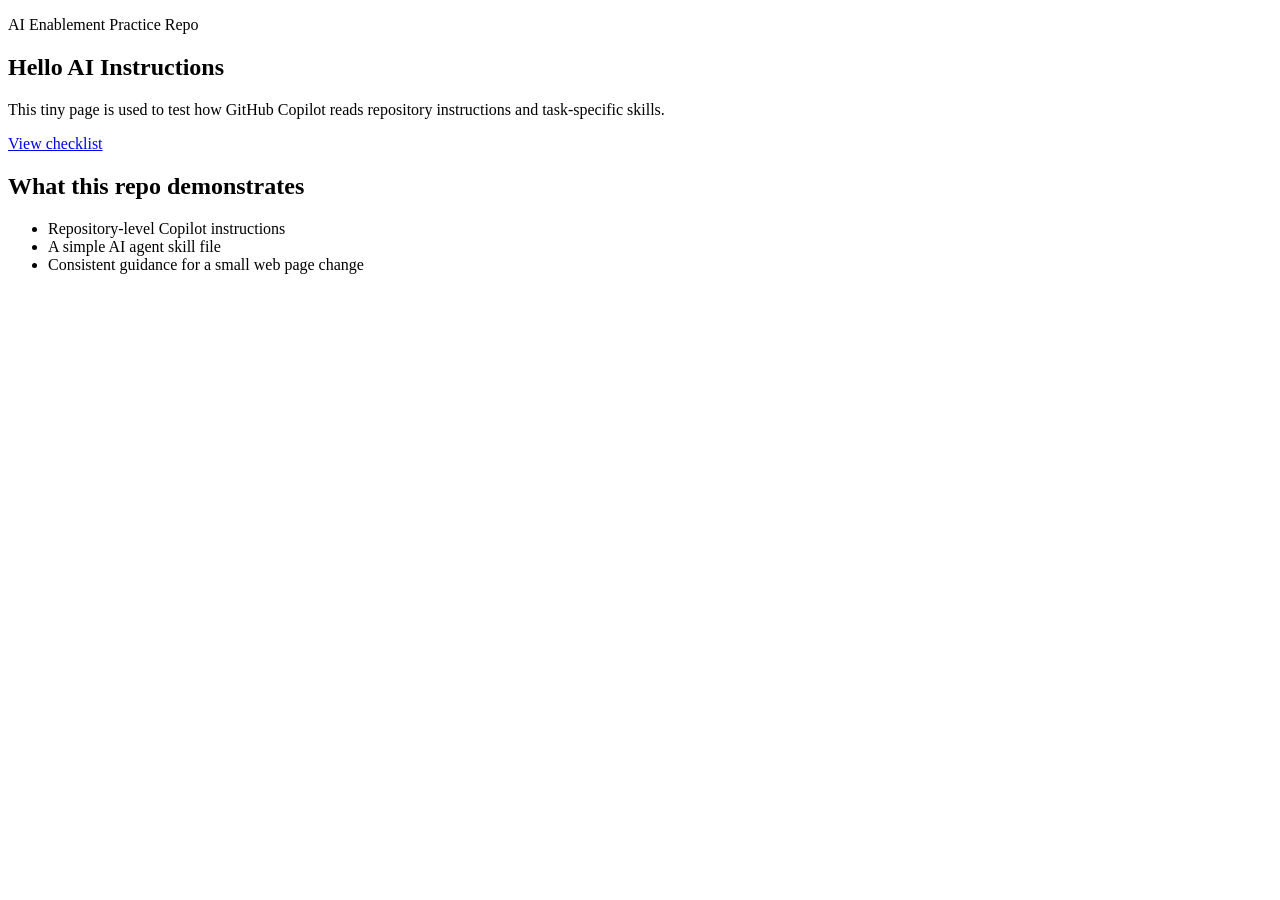
==== index.html @ f0480a6b "Create index.html" ====
<!DOCTYPE html>
<html lang="en">
<head>
  <meta charset="UTF-8" />
  <meta name="viewport" content="width=device-width, initial-scale=1.0" />
  <title>Hello AI Instructions</title>
  <link rel="stylesheet" href="styles.css" />
</head>
<body>
  <main class="page">
    <section class="hero">
      <p class="eyebrow">AI Enablement Practice Repo</p>
      <h1>Hello AI Instructions</h1>
      <p>
        This tiny page is used to test how GitHub Copilot reads repository instructions
        and task-specific skills.
      </p>
      <a class="button" href="#checklist">View checklist</a>
    </section>

    <section id="checklist" class="card">
      <h2>What this repo demonstrates</h2>
      <ul>
        <li>Repository-level Copilot instructions</li>
        <li>A simple AI agent skill file</li>
        <li>Consistent guidance for a small web page change</li>
      </ul>
    </section>
  </main>
</body>
</html>
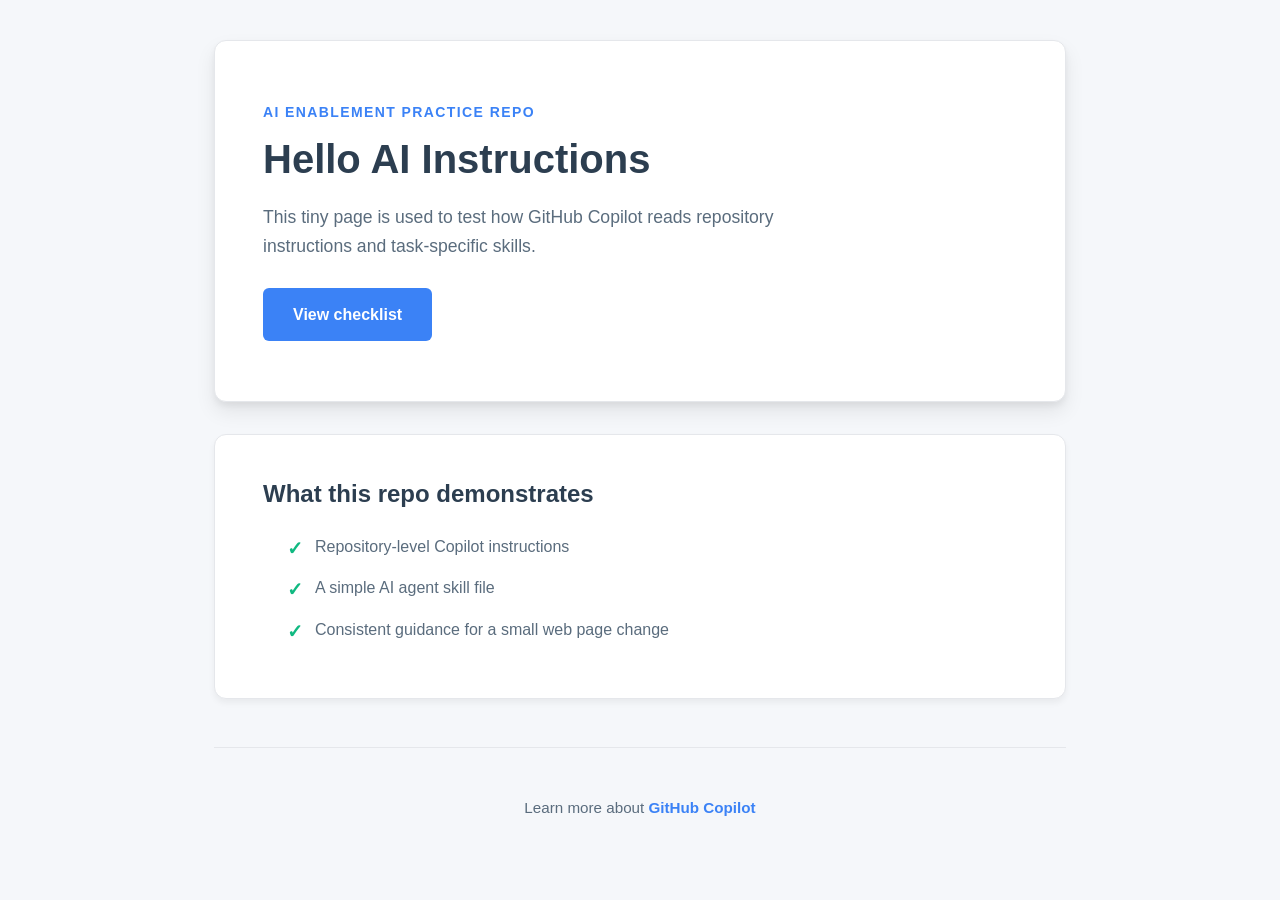
==== commit 6736df2b: "Improve landing page: better accessibility, semantic HTML, and professional styling" ====
--- a/index.html
+++ b/index.html
@@ -3,29 +3,34 @@
 <head>
   <meta charset="UTF-8" />
   <meta name="viewport" content="width=device-width, initial-scale=1.0" />
+  <meta name="description" content="An AI practice repository demonstrating Copilot instructions and task-specific skills." />
   <title>Hello AI Instructions</title>
-  <link rel="stylesheet" href="styles.css" />
+  <link rel="stylesheet" href="style.css" />
 </head>
 <body>
   <main class="page">
-    <section class="hero">
+    <header class="hero">
       <p class="eyebrow">AI Enablement Practice Repo</p>
       <h1>Hello AI Instructions</h1>
-      <p>
+      <p class="hero-description">
         This tiny page is used to test how GitHub Copilot reads repository instructions
         and task-specific skills.
       </p>
-      <a class="button" href="#checklist">View checklist</a>
-    </section>
+      <a class="button button-primary" href="#checklist">View checklist</a>
+    </header>
 
     <section id="checklist" class="card">
       <h2>What this repo demonstrates</h2>
-      <ul>
+      <ul class="checklist">
         <li>Repository-level Copilot instructions</li>
         <li>A simple AI agent skill file</li>
         <li>Consistent guidance for a small web page change</li>
       </ul>
     </section>
+
+    <footer class="footer">
+      <p>Learn more about <a href="https://github.com/features/copilot">GitHub Copilot</a></p>
+    </footer>
   </main>
 </body>
 </html>
--- a/style.css
+++ b/style.css
@@ -0,0 +1,252 @@
+:root {
+  /* Professional web-safe color palette */
+  --background: #f5f7fa;
+  --text: #2c3e50;
+  --text-light: #5a6c7d;
+  --card: #ffffff;
+  --accent: #3b82f6;
+  --accent-dark: #2563eb;
+  --accent-light: #eff6ff;
+  --border: #e5e7eb;
+  --success: #10b981;
+}
+
+* {
+  box-sizing: border-box;
+}
+
+html {
+  scroll-behavior: smooth;
+}
+
+body {
+  margin: 0;
+  font-family: -apple-system, BlinkMacSystemFont, "Segoe UI", Roboto, "Helvetica Neue", Arial, sans-serif;
+  background-color: var(--background);
+  color: var(--text);
+  line-height: 1.6;
+}
+
+.page {
+  max-width: 900px;
+  margin: 0 auto;
+  padding: 40px 24px;
+}
+
+/* Header / Hero Section */
+.hero {
+  padding: 60px 48px;
+  background: var(--card);
+  border-radius: 12px;
+  box-shadow: 0 4px 6px rgba(0, 0, 0, 0.05), 0 10px 20px rgba(0, 0, 0, 0.08);
+  border: 1px solid var(--border);
+  margin-bottom: 32px;
+}
+
+.eyebrow {
+  margin: 0 0 12px 0;
+  color: var(--accent);
+  font-weight: 600;
+  font-size: 0.875rem;
+  text-transform: uppercase;
+  letter-spacing: 0.1em;
+}
+
+h1 {
+  margin: 0 0 20px 0;
+  font-size: 2.5rem;
+  font-weight: 700;
+  color: var(--text);
+  line-height: 1.2;
+}
+
+h2 {
+  margin-top: 0;
+  margin-bottom: 20px;
+  font-size: 1.5rem;
+  font-weight: 700;
+  color: var(--text);
+}
+
+.hero-description {
+  margin: 0 0 28px 0;
+  color: var(--text-light);
+  font-size: 1.1rem;
+  max-width: 600px;
+}
+
+/* Buttons */
+.button {
+  display: inline-block;
+  padding: 12px 28px;
+  border-radius: 6px;
+  font-weight: 600;
+  text-decoration: none;
+  cursor: pointer;
+  border: 2px solid transparent;
+  transition: all 0.2s ease;
+  font-size: 1rem;
+}
+
+.button-primary {
+  background-color: var(--accent);
+  color: white;
+}
+
+.button-primary:hover {
+  background-color: var(--accent-dark);
+  transform: translateY(-2px);
+  box-shadow: 0 4px 12px rgba(59, 130, 246, 0.3);
+}
+
+.button-primary:active {
+  transform: translateY(0);
+}
+
+.button-primary:focus {
+  outline: 2px solid var(--accent);
+  outline-offset: 2px;
+}
+
+/* Card Section */
+.card {
+  margin-bottom: 32px;
+  padding: 40px 48px;
+  background: var(--card);
+  border-radius: 12px;
+  border: 1px solid var(--border);
+  box-shadow: 0 4px 6px rgba(0, 0, 0, 0.05);
+}
+
+.checklist {
+  margin: 0;
+  padding-left: 24px;
+  list-style: none;
+}
+
+.checklist li {
+  margin-bottom: 16px;
+  color: var(--text-light);
+  padding-left: 28px;
+  position: relative;
+}
+
+.checklist li::before {
+  content: "✓";
+  position: absolute;
+  left: 0;
+  color: var(--success);
+  font-weight: bold;
+  font-size: 1.2rem;
+}
+
+/* Footer */
+.footer {
+  margin-top: 48px;
+  padding-top: 32px;
+  border-top: 1px solid var(--border);
+  text-align: center;
+  color: var(--text-light);
+  font-size: 0.95rem;
+}
+
+.footer a {
+  color: var(--accent);
+  text-decoration: none;
+  font-weight: 600;
+}
+
+.footer a:hover {
+  text-decoration: underline;
+}
+
+.footer a:focus {
+  outline: 2px solid var(--accent);
+  outline-offset: 2px;
+  border-radius: 4px;
+}
+
+/* Responsive Design */
+@media (max-width: 768px) {
+  .page {
+    padding: 24px 16px;
+  }
+
+  .hero {
+    padding: 40px 28px;
+  }
+
+  .card {
+    padding: 28px 20px;
+  }
+
+  h1 {
+    font-size: 2rem;
+  }
+
+  h2 {
+    font-size: 1.25rem;
+  }
+
+  .hero-description {
+    font-size: 1rem;
+  }
+
+  .button {
+    padding: 10px 24px;
+    font-size: 0.95rem;
+  }
+}
+
+@media (max-width: 480px) {
+  .page {
+    padding: 16px 12px;
+  }
+
+  .hero {
+    padding: 32px 16px;
+  }
+
+  .card {
+    padding: 20px 16px;
+  }
+
+  h1 {
+    font-size: 1.75rem;
+  }
+
+  h2 {
+    font-size: 1.1rem;
+  }
+
+  .hero-description {
+    font-size: 0.95rem;
+  }
+
+  .checklist li {
+    margin-bottom: 12px;
+  }
+}
+
+/* Focus visible for keyboard navigation */
+:focus-visible {
+  outline: 2px solid var(--accent);
+  outline-offset: 2px;
+}
+
+/* Print styles */
+@media print {
+  body {
+    background: white;
+  }
+
+  .card,
+  .hero {
+    box-shadow: none;
+    border: 1px solid #ccc;
+  }
+
+  .button {
+    display: none;
+  }
+}
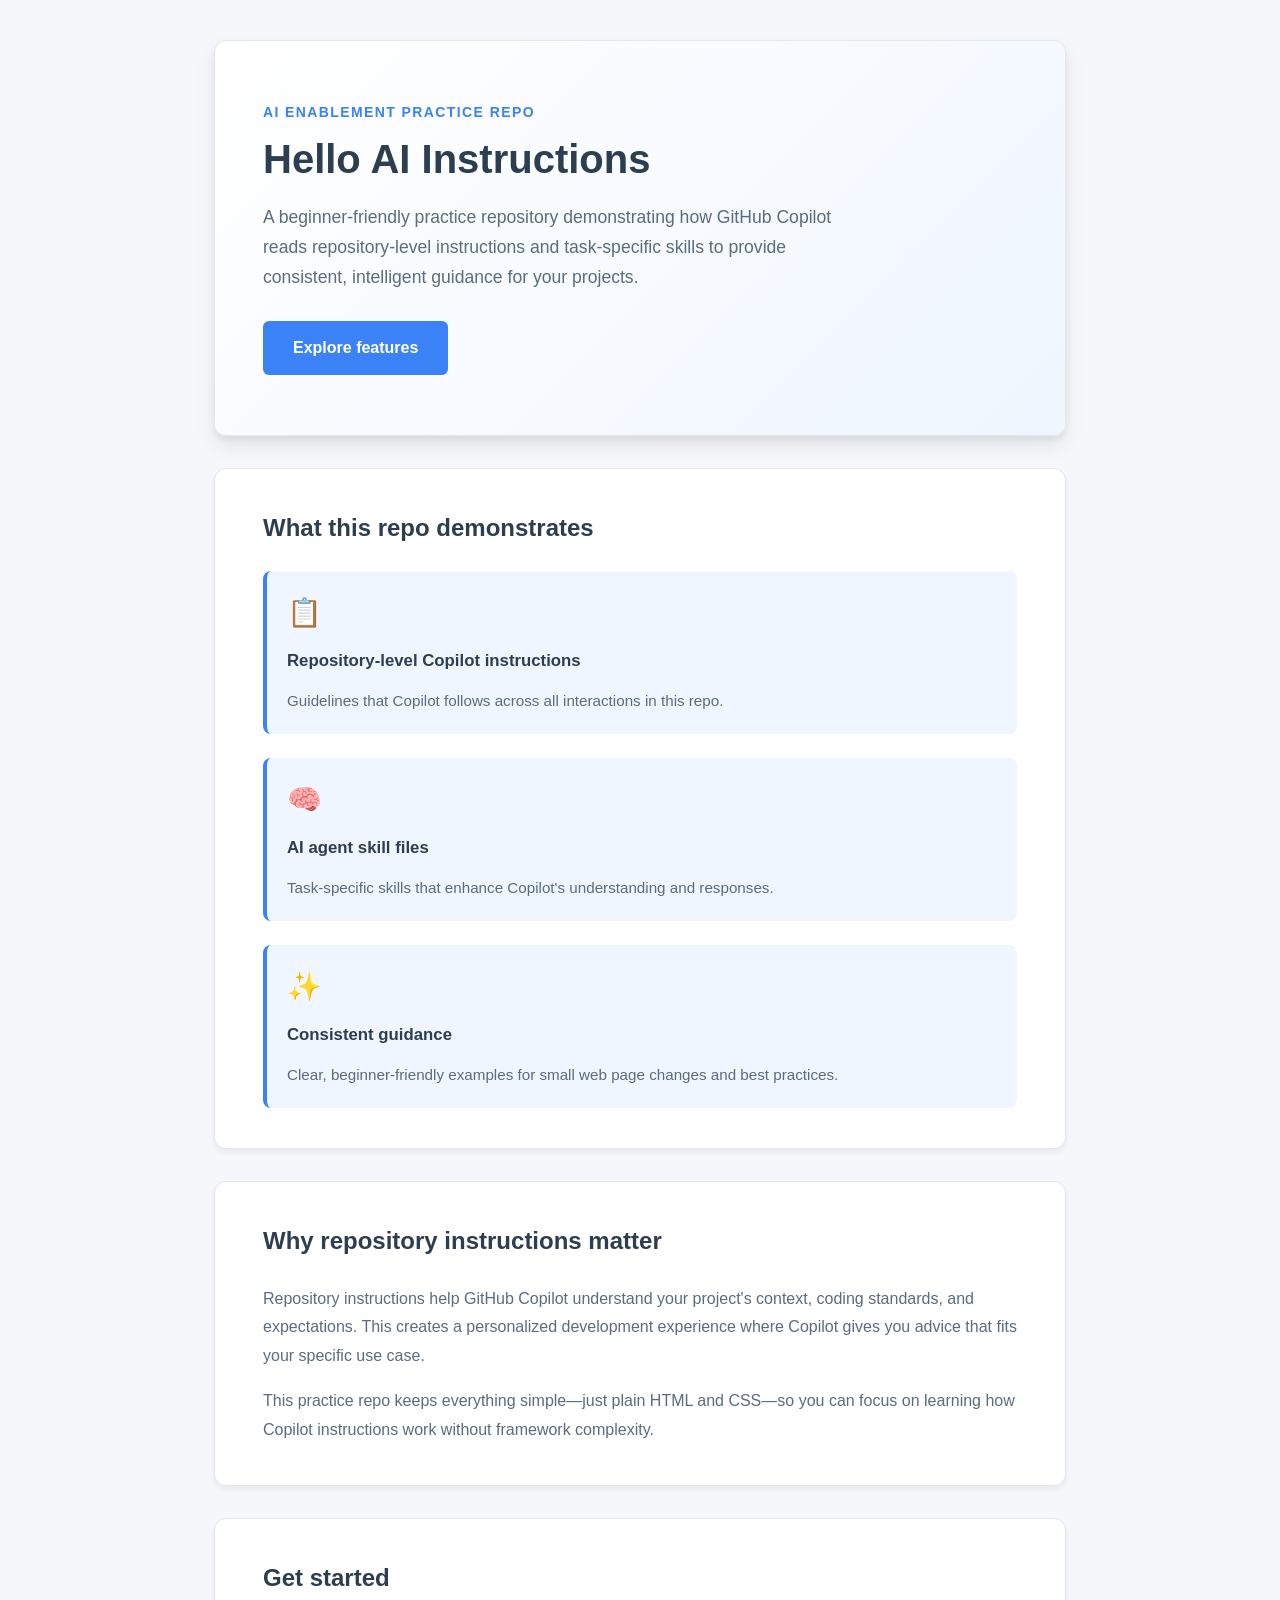
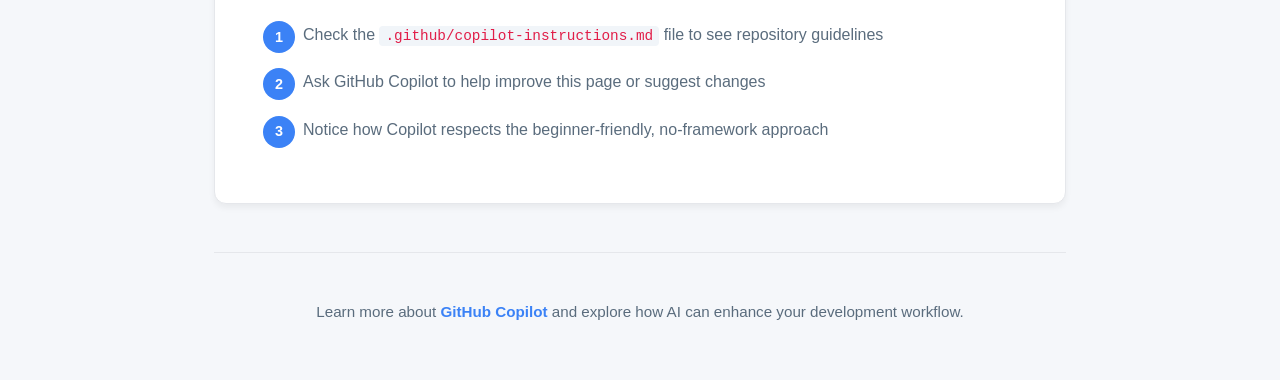
==== commit cd0b1c8e: "Improve landing page: enhance HTML structure, accessibility, and content clarity" ====
--- a/index.html
+++ b/index.html
@@ -3,33 +3,71 @@
 <head>
   <meta charset="UTF-8" />
   <meta name="viewport" content="width=device-width, initial-scale=1.0" />
-  <meta name="description" content="An AI practice repository demonstrating Copilot instructions and task-specific skills." />
-  <title>Hello AI Instructions</title>
+  <meta name="description" content="An AI practice repository demonstrating Copilot instructions and task-specific skills. Learn how GitHub Copilot reads repository-level instructions and uses AI skills for consistent guidance." />
+  <meta name="theme-color" content="#3b82f6" />
+  <title>Hello AI Instructions - Copilot Practice Repository</title>
   <link rel="stylesheet" href="style.css" />
 </head>
 <body>
   <main class="page">
+    <!-- Hero Section -->
     <header class="hero">
-      <p class="eyebrow">AI Enablement Practice Repo</p>
+      <p class="eyebrow" aria-label="Category">AI Enablement Practice Repo</p>
       <h1>Hello AI Instructions</h1>
       <p class="hero-description">
-        This tiny page is used to test how GitHub Copilot reads repository instructions
-        and task-specific skills.
+        A beginner-friendly practice repository demonstrating how GitHub Copilot reads repository-level instructions and task-specific skills to provide consistent, intelligent guidance for your projects.
       </p>
-      <a class="button button-primary" href="#checklist">View checklist</a>
+      <a class="button button-primary" href="#features">Explore features</a>
     </header>
 
-    <section id="checklist" class="card">
+    <!-- Features Section -->
+    <section id="features" class="card">
       <h2>What this repo demonstrates</h2>
-      <ul class="checklist">
-        <li>Repository-level Copilot instructions</li>
-        <li>A simple AI agent skill file</li>
-        <li>Consistent guidance for a small web page change</li>
+      <ul class="feature-list">
+        <li>
+          <span class="feature-icon">📋</span>
+          <strong>Repository-level Copilot instructions</strong>
+          <p class="feature-description">Guidelines that Copilot follows across all interactions in this repo.</p>
+        </li>
+        <li>
+          <span class="feature-icon">🧠</span>
+          <strong>AI agent skill files</strong>
+          <p class="feature-description">Task-specific skills that enhance Copilot's understanding and responses.</p>
+        </li>
+        <li>
+          <span class="feature-icon">✨</span>
+          <strong>Consistent guidance</strong>
+          <p class="feature-description">Clear, beginner-friendly examples for small web page changes and best practices.</p>
+        </li>
       </ul>
     </section>
 
+    <!-- Why This Matters Section -->
+    <section class="card">
+      <h2>Why repository instructions matter</h2>
+      <p>
+        Repository instructions help GitHub Copilot understand your project's context, coding standards, and expectations. This creates a personalized development experience where Copilot gives you advice that fits your specific use case.
+      </p>
+      <p>
+        This practice repo keeps everything simple—just plain HTML and CSS—so you can focus on learning how Copilot instructions work without framework complexity.
+      </p>
+    </section>
+
+    <!-- Get Started Section -->
+    <section class="card">
+      <h2>Get started</h2>
+      <ol class="steps">
+        <li>Check the <code>.github/copilot-instructions.md</code> file to see repository guidelines</li>
+        <li>Ask GitHub Copilot to help improve this page or suggest changes</li>
+        <li>Notice how Copilot respects the beginner-friendly, no-framework approach</li>
+      </ol>
+    </section>
+
+    <!-- Footer -->
     <footer class="footer">
-      <p>Learn more about <a href="https://github.com/features/copilot">GitHub Copilot</a></p>
+      <p>
+        Learn more about <a href="https://github.com/features/copilot" target="_blank" rel="noopener noreferrer">GitHub Copilot</a> and explore how AI can enhance your development workflow.
+      </p>
     </footer>
   </main>
 </body>
--- a/style.css
+++ b/style.css
@@ -9,6 +9,8 @@
   --accent-light: #eff6ff;
   --border: #e5e7eb;
   --success: #10b981;
+  --secondary: #8b5cf6;
+  --warning: #f59e0b;
 }
 
 * {
@@ -25,6 +27,7 @@
   background-color: var(--background);
   color: var(--text);
   line-height: 1.6;
+  font-size: 16px;
 }
 
 .page {
@@ -36,7 +39,7 @@
 /* Header / Hero Section */
 .hero {
   padding: 60px 48px;
-  background: var(--card);
+  background: linear-gradient(135deg, var(--card) 0%, var(--accent-light) 100%);
   border-radius: 12px;
   box-shadow: 0 4px 6px rgba(0, 0, 0, 0.05), 0 10px 20px rgba(0, 0, 0, 0.08);
   border: 1px solid var(--border);
@@ -62,10 +65,13 @@
 
 h2 {
   margin-top: 0;
-  margin-bottom: 20px;
+  margin-bottom: 24px;
   font-size: 1.5rem;
   font-weight: 700;
   color: var(--text);
+  display: flex;
+  align-items: center;
+  gap: 12px;
 }
 
 .hero-description {
@@ -73,6 +79,7 @@
   color: var(--text-light);
   font-size: 1.1rem;
   max-width: 600px;
+  line-height: 1.7;
 }
 
 /* Buttons */
@@ -103,8 +110,8 @@
   transform: translateY(0);
 }
 
-.button-primary:focus {
-  outline: 2px solid var(--accent);
+.button-primary:focus-visible {
+  outline: 2px solid var(--accent-dark);
   outline-offset: 2px;
 }
 
@@ -118,6 +125,59 @@
   box-shadow: 0 4px 6px rgba(0, 0, 0, 0.05);
 }
 
+.card p {
+  color: var(--text-light);
+  line-height: 1.8;
+  margin-bottom: 16px;
+}
+
+.card p:last-child {
+  margin-bottom: 0;
+}
+
+/* Feature List */
+.feature-list {
+  margin: 0;
+  padding: 0;
+  list-style: none;
+  display: grid;
+  gap: 24px;
+}
+
+.feature-list li {
+  display: flex;
+  flex-direction: column;
+  gap: 12px;
+  padding: 20px;
+  background: var(--accent-light);
+  border-radius: 8px;
+  border-left: 4px solid var(--accent);
+  transition: transform 0.2s ease, box-shadow 0.2s ease;
+}
+
+.feature-list li:hover {
+  transform: translateY(-2px);
+  box-shadow: 0 6px 12px rgba(59, 130, 246, 0.1);
+}
+
+.feature-icon {
+  font-size: 1.75rem;
+  display: inline-block;
+}
+
+.feature-list strong {
+  color: var(--text);
+  font-size: 1.05rem;
+}
+
+.feature-description {
+  color: var(--text-light);
+  margin: 0;
+  font-size: 0.95rem;
+  line-height: 1.6;
+}
+
+/* Checklist - for legacy support */
 .checklist {
   margin: 0;
   padding-left: 24px;
@@ -140,6 +200,50 @@
   font-size: 1.2rem;
 }
 
+/* Steps List */
+.steps {
+  margin: 0;
+  padding-left: 0;
+  list-style: none;
+  counter-reset: step-counter;
+}
+
+.steps li {
+  margin-bottom: 20px;
+  padding-left: 40px;
+  position: relative;
+  color: var(--text-light);
+  line-height: 1.7;
+  counter-increment: step-counter;
+}
+
+.steps li::before {
+  content: counter(step-counter);
+  position: absolute;
+  left: 0;
+  top: 0;
+  display: flex;
+  align-items: center;
+  justify-content: center;
+  width: 32px;
+  height: 32px;
+  background-color: var(--accent);
+  color: white;
+  border-radius: 50%;
+  font-weight: 700;
+  font-size: 0.9rem;
+}
+
+/* Code styling */
+code {
+  background-color: #f1f5f9;
+  color: #e11d48;
+  padding: 2px 6px;
+  border-radius: 4px;
+  font-family: "Courier New", monospace;
+  font-size: 0.9em;
+}
+
 /* Footer */
 .footer {
   margin-top: 48px;
@@ -154,13 +258,15 @@
   color: var(--accent);
   text-decoration: none;
   font-weight: 600;
+  transition: color 0.2s ease;
 }
 
 .footer a:hover {
+  color: var(--accent-dark);
   text-decoration: underline;
 }
 
-.footer a:focus {
+.footer a:focus-visible {
   outline: 2px solid var(--accent);
   outline-offset: 2px;
   border-radius: 4px;
@@ -196,6 +302,14 @@
     padding: 10px 24px;
     font-size: 0.95rem;
   }
+
+  .feature-list {
+    gap: 16px;
+  }
+
+  .feature-list li {
+    padding: 16px;
+  }
 }
 
 @media (max-width: 480px) {
@@ -225,6 +339,14 @@
 
   .checklist li {
     margin-bottom: 12px;
+  }
+
+  .feature-list li {
+    padding: 12px;
+  }
+
+  .steps li {
+    margin-bottom: 16px;
   }
 }
 
@@ -249,4 +371,8 @@
   .button {
     display: none;
   }
-}
+
+  a {
+    text-decoration: underline;
+  }
+}
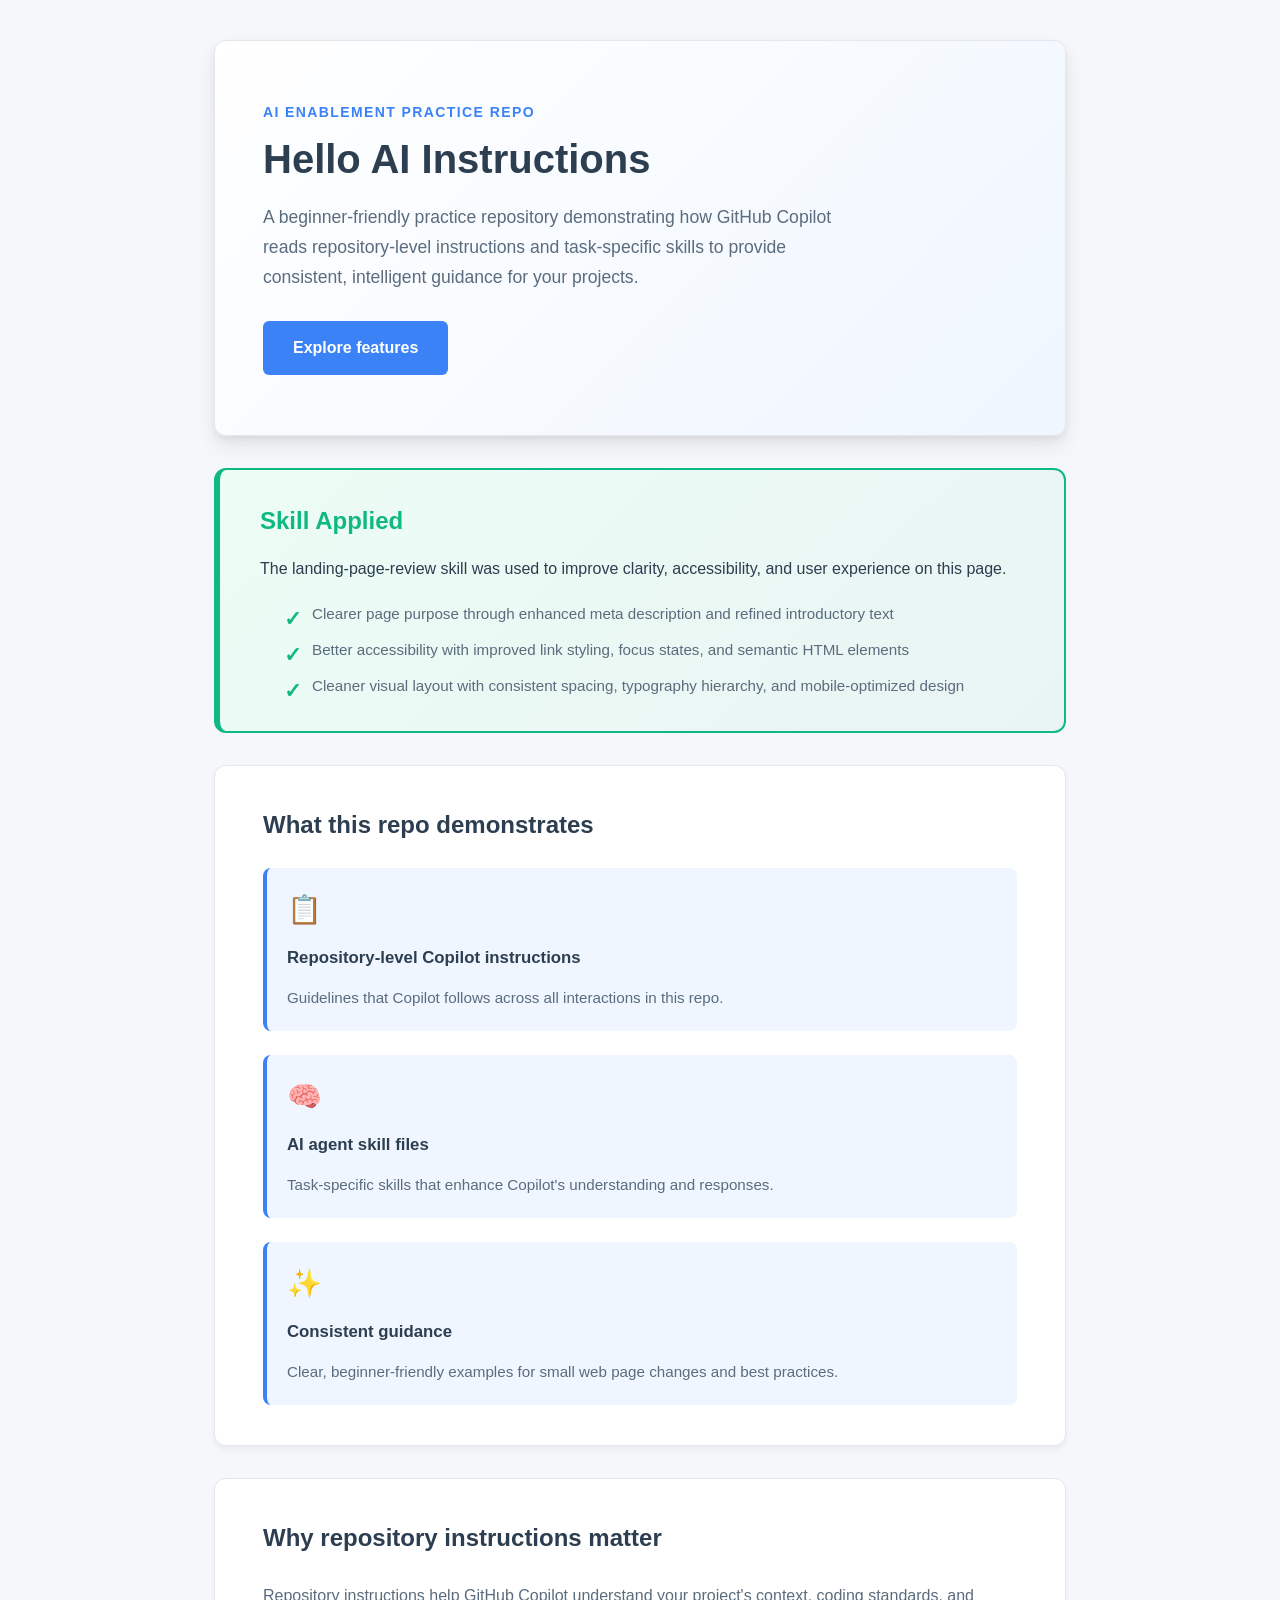
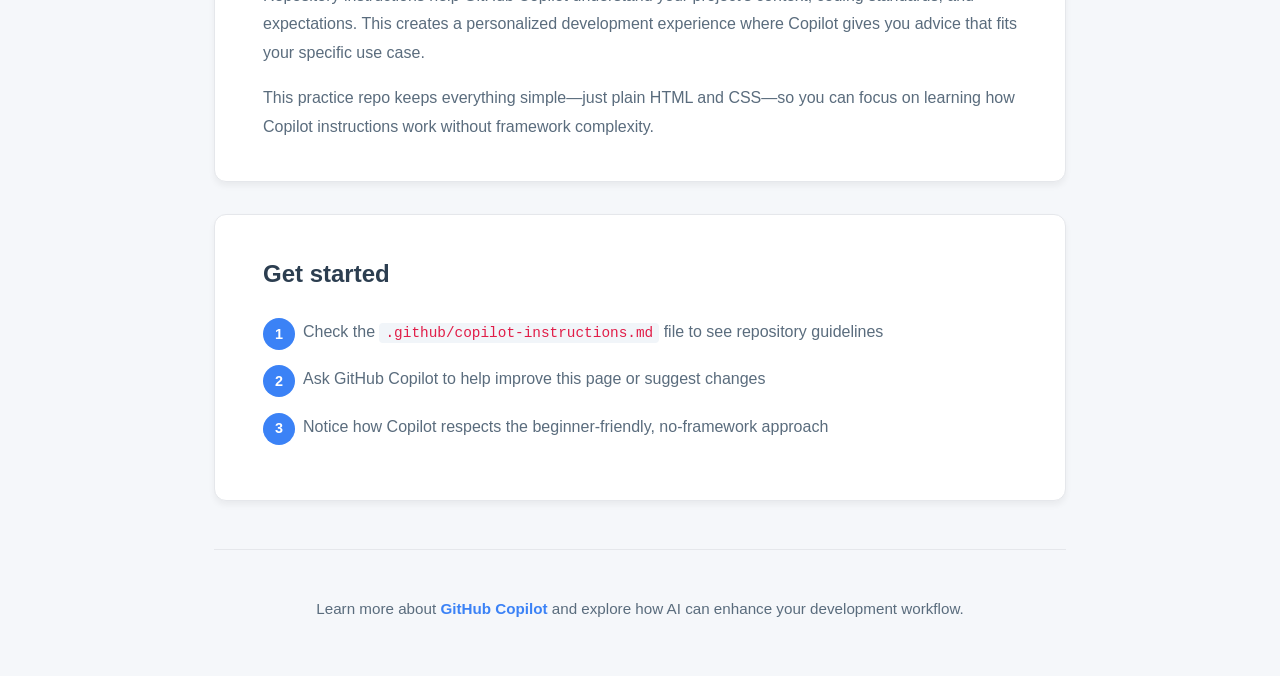
==== commit 36dd0c6a: "Apply landing-page-review skill: add Skill Applied section and improve content clarity" ====
--- a/index.html
+++ b/index.html
@@ -3,7 +3,7 @@
 <head>
   <meta charset="UTF-8" />
   <meta name="viewport" content="width=device-width, initial-scale=1.0" />
-  <meta name="description" content="An AI practice repository demonstrating Copilot instructions and task-specific skills. Learn how GitHub Copilot reads repository-level instructions and uses AI skills for consistent guidance." />
+  <meta name="description" content="An AI practice repository demonstrating how GitHub Copilot reads repository-level instructions and task-specific skills to provide consistent, intelligent guidance for your projects." />
   <meta name="theme-color" content="#3b82f6" />
   <title>Hello AI Instructions - Copilot Practice Repository</title>
   <link rel="stylesheet" href="style.css" />
@@ -19,6 +19,17 @@
       </p>
       <a class="button button-primary" href="#features">Explore features</a>
     </header>
+
+    <!-- Skill Applied Section -->
+    <section class="skill-applied">
+      <h2>Skill Applied</h2>
+      <p class="skill-intro">The landing-page-review skill was used to improve clarity, accessibility, and user experience on this page.</p>
+      <ul class="skill-checklist">
+        <li>Clearer page purpose through enhanced meta description and refined introductory text</li>
+        <li>Better accessibility with improved link styling, focus states, and semantic HTML elements</li>
+        <li>Cleaner visual layout with consistent spacing, typography hierarchy, and mobile-optimized design</li>
+      </ul>
+    </section>
 
     <!-- Features Section -->
     <section id="features" class="card">
--- a/style.css
+++ b/style.css
@@ -9,6 +9,7 @@
   --accent-light: #eff6ff;
   --border: #e5e7eb;
   --success: #10b981;
+  --success-light: #ecfdf5;
   --secondary: #8b5cf6;
   --warning: #f59e0b;
 }
@@ -69,9 +70,6 @@
   font-size: 1.5rem;
   font-weight: 700;
   color: var(--text);
-  display: flex;
-  align-items: center;
-  gap: 12px;
 }
 
 .hero-description {
@@ -113,6 +111,57 @@
 .button-primary:focus-visible {
   outline: 2px solid var(--accent-dark);
   outline-offset: 2px;
+}
+
+/* Skill Applied Section */
+.skill-applied {
+  margin-bottom: 32px;
+  padding: 32px 40px;
+  background: linear-gradient(135deg, var(--success-light) 0%, rgba(16, 185, 129, 0.05) 100%);
+  border-radius: 12px;
+  border: 2px solid var(--success);
+  border-left: 6px solid var(--success);
+}
+
+.skill-applied h2 {
+  color: var(--success);
+  margin-bottom: 16px;
+}
+
+.skill-intro {
+  margin: 0 0 20px 0;
+  color: var(--text);
+  font-weight: 500;
+  font-size: 1rem;
+  line-height: 1.6;
+}
+
+.skill-checklist {
+  margin: 0;
+  padding-left: 24px;
+  list-style: none;
+}
+
+.skill-checklist li {
+  margin-bottom: 12px;
+  color: var(--text-light);
+  padding-left: 28px;
+  position: relative;
+  line-height: 1.6;
+  font-size: 0.95rem;
+}
+
+.skill-checklist li::before {
+  content: "✓";
+  position: absolute;
+  left: 0;
+  color: var(--success);
+  font-weight: bold;
+  font-size: 1.3rem;
+}
+
+.skill-checklist li:last-child {
+  margin-bottom: 0;
 }
 
 /* Card Section */
@@ -258,7 +307,7 @@
   color: var(--accent);
   text-decoration: none;
   font-weight: 600;
-  transition: color 0.2s ease;
+  transition: color 0.2s ease, text-decoration 0.2s ease;
 }
 
 .footer a:hover {
@@ -286,6 +335,10 @@
     padding: 28px 20px;
   }
 
+  .skill-applied {
+    padding: 24px 20px;
+  }
+
   h1 {
     font-size: 2rem;
   }
@@ -325,6 +378,10 @@
     padding: 20px 16px;
   }
 
+  .skill-applied {
+    padding: 20px 16px;
+  }
+
   h1 {
     font-size: 1.75rem;
   }
@@ -347,6 +404,10 @@
 
   .steps li {
     margin-bottom: 16px;
+  }
+
+  .skill-intro {
+    font-size: 0.95rem;
   }
 }
 
@@ -363,7 +424,8 @@
   }
 
   .card,
-  .hero {
+  .hero,
+  .skill-applied {
     box-shadow: none;
     border: 1px solid #ccc;
   }
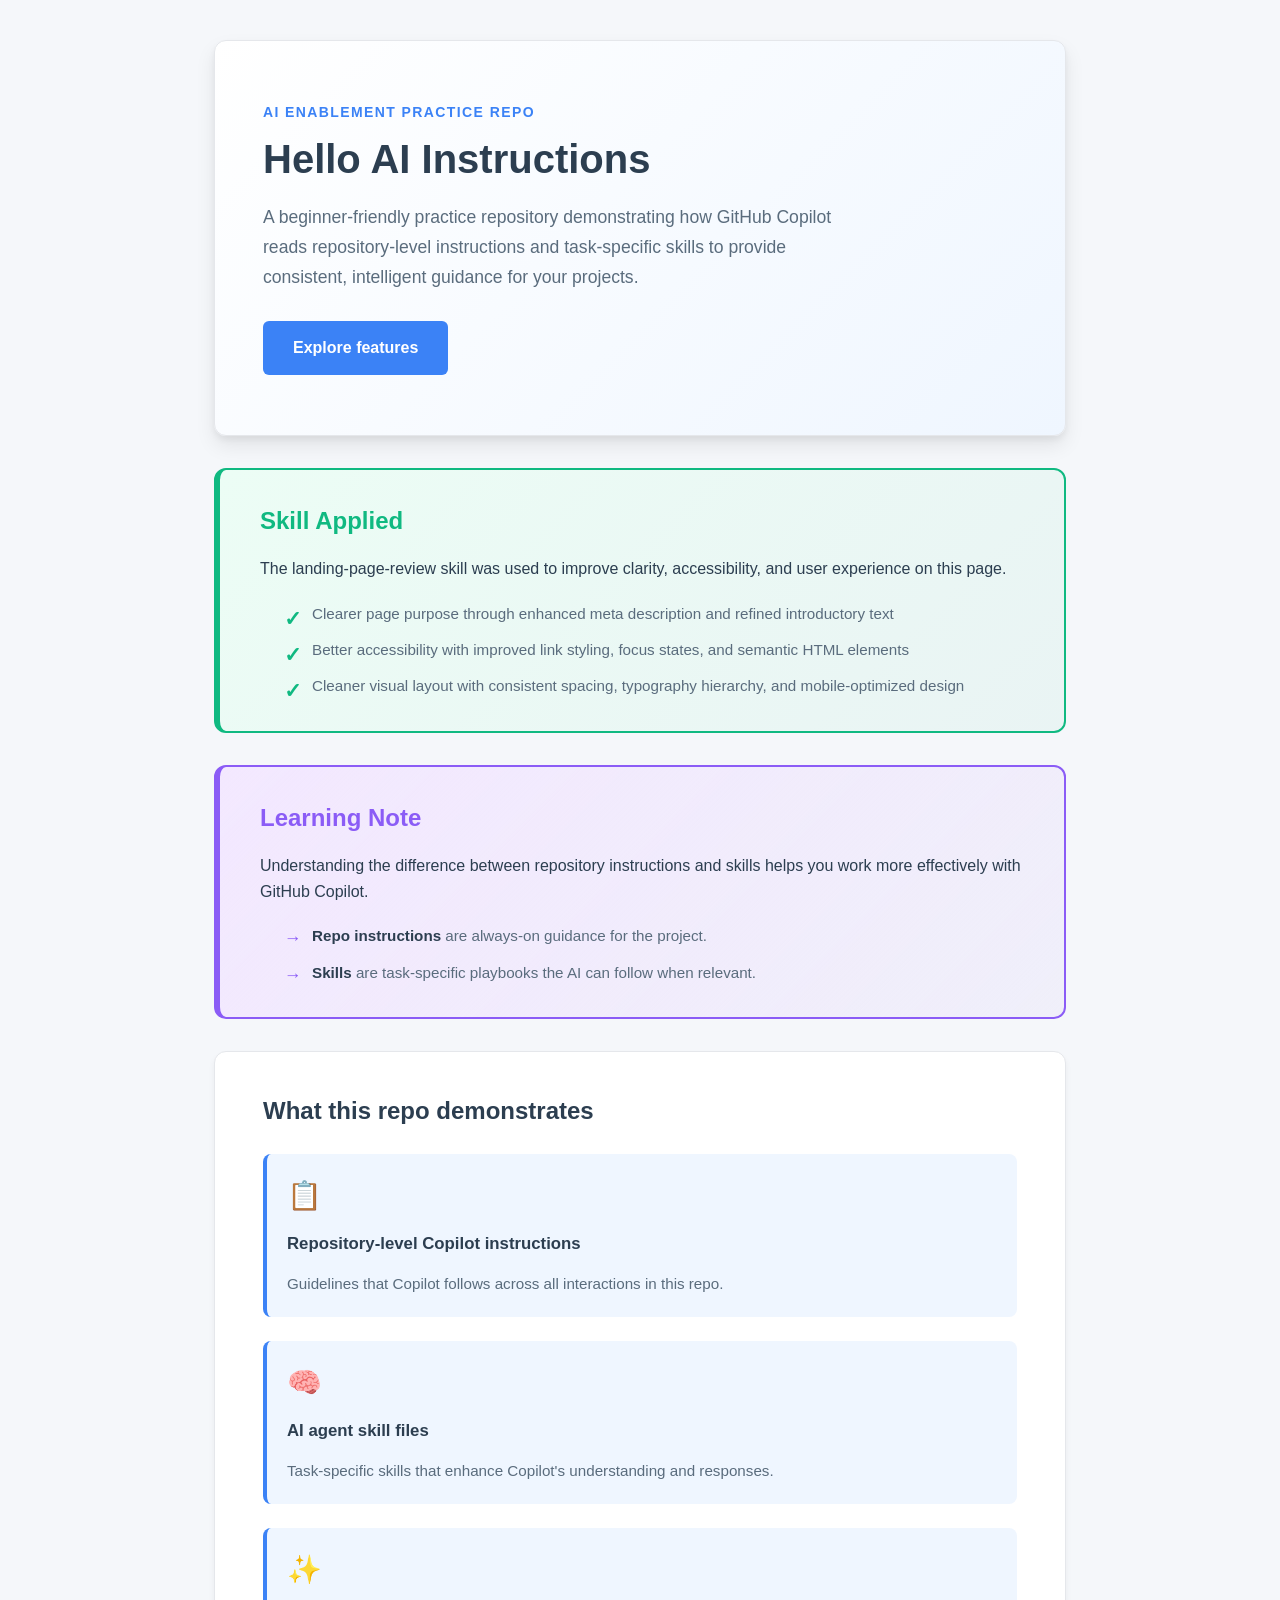
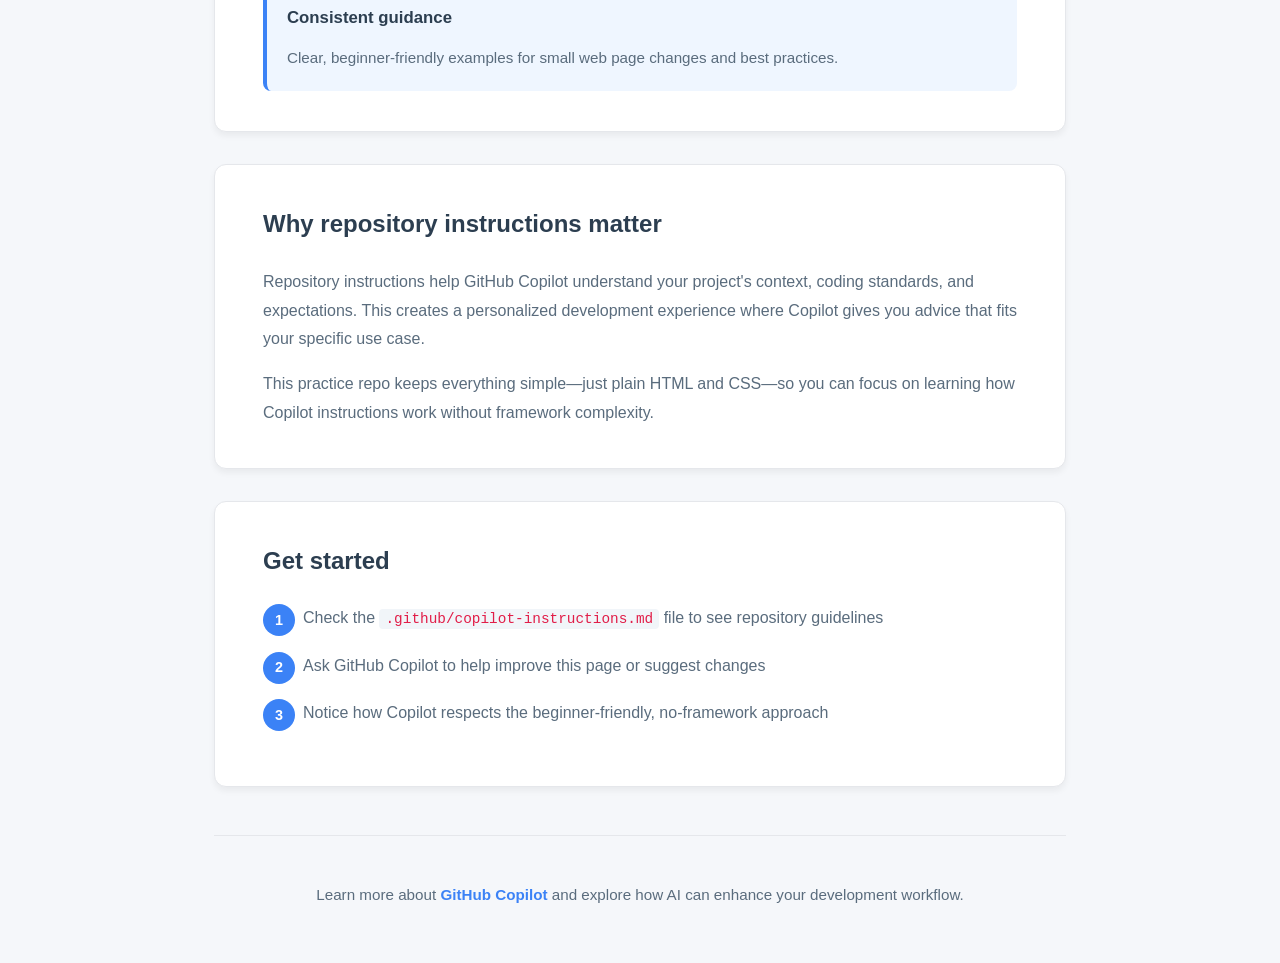
==== commit a03a6014: "Apply learning-note skill: add Learning Note section explaining repo instructions and skills" ====
--- a/index.html
+++ b/index.html
@@ -28,6 +28,16 @@
         <li>Clearer page purpose through enhanced meta description and refined introductory text</li>
         <li>Better accessibility with improved link styling, focus states, and semantic HTML elements</li>
         <li>Cleaner visual layout with consistent spacing, typography hierarchy, and mobile-optimized design</li>
+      </ul>
+    </section>
+
+    <!-- Learning Note Section -->
+    <section class="learning-note">
+      <h2>Learning Note</h2>
+      <p class="learning-intro">Understanding the difference between repository instructions and skills helps you work more effectively with GitHub Copilot.</p>
+      <ul class="learning-checklist">
+        <li><strong>Repo instructions</strong> are always-on guidance for the project.</li>
+        <li><strong>Skills</strong> are task-specific playbooks the AI can follow when relevant.</li>
       </ul>
     </section>
 
--- a/style.css
+++ b/style.css
@@ -11,6 +11,7 @@
   --success: #10b981;
   --success-light: #ecfdf5;
   --secondary: #8b5cf6;
+  --secondary-light: #f3e8ff;
   --warning: #f59e0b;
 }
 
@@ -162,6 +163,62 @@
 
 .skill-checklist li:last-child {
   margin-bottom: 0;
+}
+
+/* Learning Note Section */
+.learning-note {
+  margin-bottom: 32px;
+  padding: 32px 40px;
+  background: linear-gradient(135deg, var(--secondary-light) 0%, rgba(139, 92, 246, 0.05) 100%);
+  border-radius: 12px;
+  border: 2px solid var(--secondary);
+  border-left: 6px solid var(--secondary);
+}
+
+.learning-note h2 {
+  color: var(--secondary);
+  margin-bottom: 16px;
+}
+
+.learning-intro {
+  margin: 0 0 20px 0;
+  color: var(--text);
+  font-weight: 500;
+  font-size: 1rem;
+  line-height: 1.6;
+}
+
+.learning-checklist {
+  margin: 0;
+  padding-left: 24px;
+  list-style: none;
+}
+
+.learning-checklist li {
+  margin-bottom: 12px;
+  color: var(--text-light);
+  padding-left: 28px;
+  position: relative;
+  line-height: 1.6;
+  font-size: 0.95rem;
+}
+
+.learning-checklist li::before {
+  content: "→";
+  position: absolute;
+  left: 0;
+  color: var(--secondary);
+  font-weight: bold;
+  font-size: 1.1rem;
+}
+
+.learning-checklist li:last-child {
+  margin-bottom: 0;
+}
+
+.learning-checklist strong {
+  color: var(--text);
+  font-weight: 600;
 }
 
 /* Card Section */
@@ -335,7 +392,8 @@
     padding: 28px 20px;
   }
 
-  .skill-applied {
+  .skill-applied,
+  .learning-note {
     padding: 24px 20px;
   }
 
@@ -378,7 +436,8 @@
     padding: 20px 16px;
   }
 
-  .skill-applied {
+  .skill-applied,
+  .learning-note {
     padding: 20px 16px;
   }
 
@@ -406,7 +465,8 @@
     margin-bottom: 16px;
   }
 
-  .skill-intro {
+  .skill-intro,
+  .learning-intro {
     font-size: 0.95rem;
   }
 }
@@ -425,7 +485,8 @@
 
   .card,
   .hero,
-  .skill-applied {
+  .skill-applied,
+  .learning-note {
     box-shadow: none;
     border: 1px solid #ccc;
   }
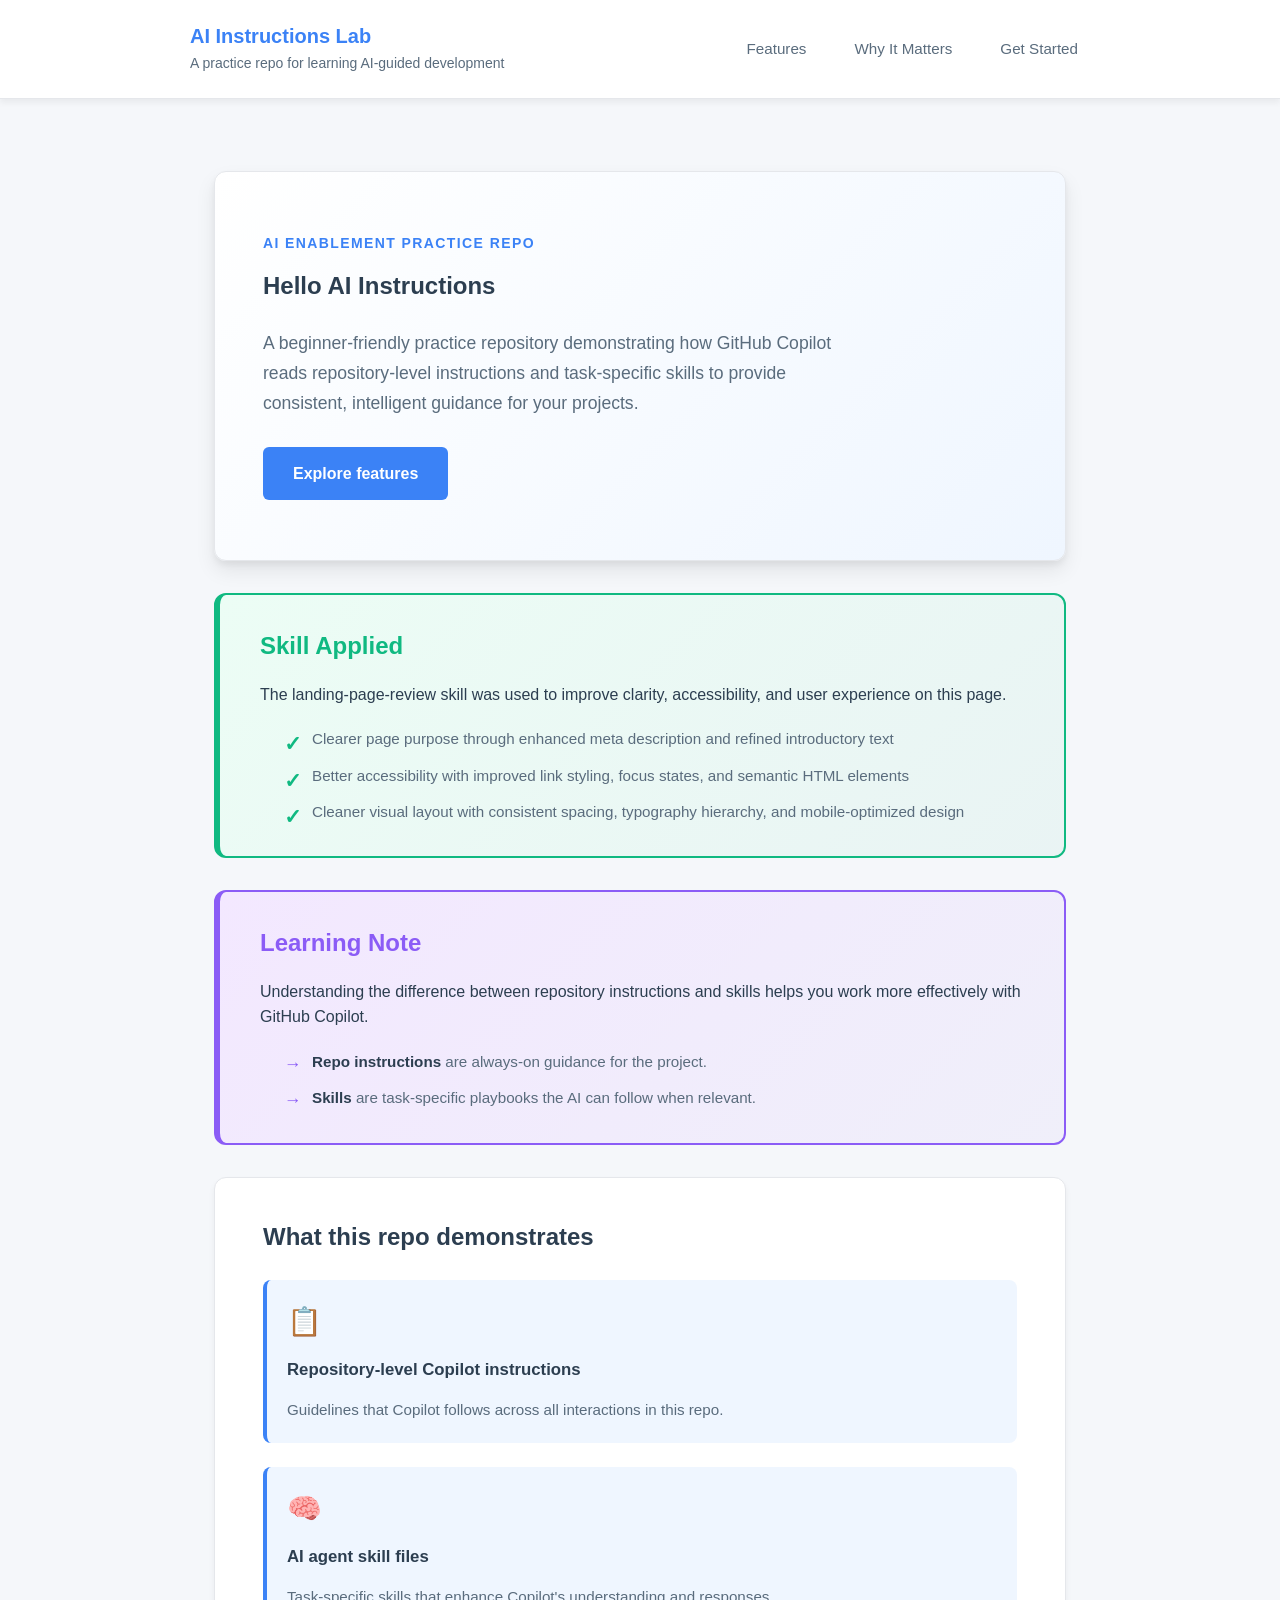
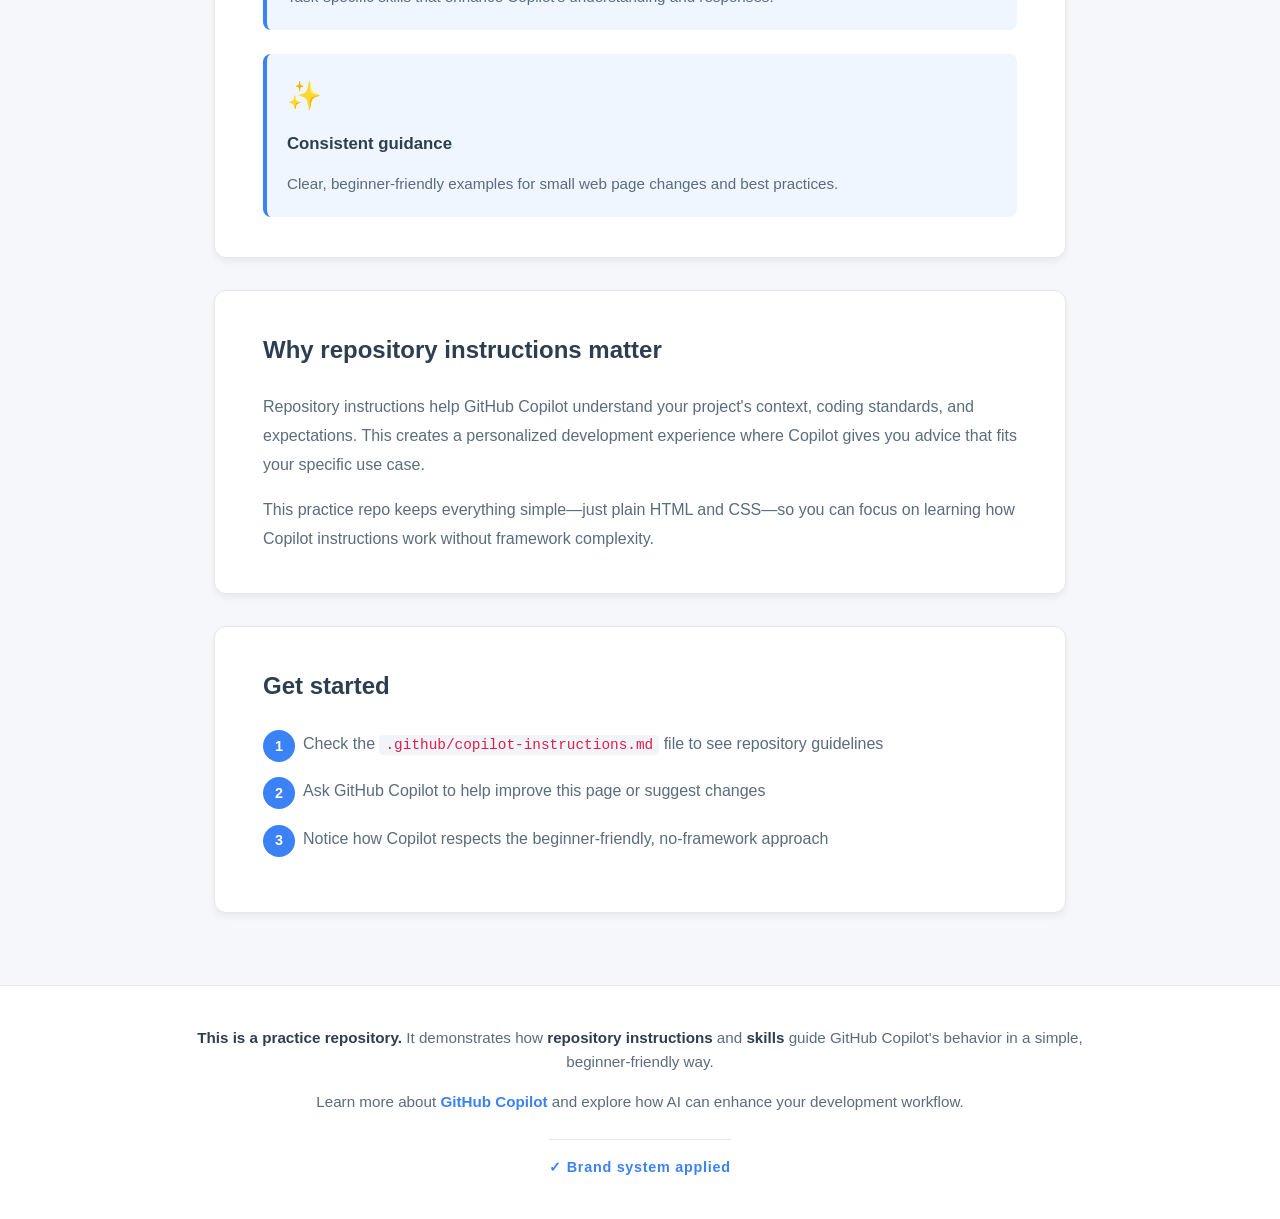
==== commit 868f3b42: "Apply brand-system skill: add standard header, footer, and brand structure to HTML" ====
--- a/index.html
+++ b/index.html
@@ -3,22 +3,37 @@
 <head>
   <meta charset="UTF-8" />
   <meta name="viewport" content="width=device-width, initial-scale=1.0" />
-  <meta name="description" content="An AI practice repository demonstrating how GitHub Copilot reads repository-level instructions and task-specific skills to provide consistent, intelligent guidance for your projects." />
+  <meta name="description" content="AI Instructions Lab - A practice repository demonstrating how GitHub Copilot reads repository-level instructions and task-specific skills to provide consistent, intelligent guidance for your projects." />
   <meta name="theme-color" content="#3b82f6" />
-  <title>Hello AI Instructions - Copilot Practice Repository</title>
+  <title>AI Instructions Lab - Copilot Practice Repository</title>
   <link rel="stylesheet" href="style.css" />
 </head>
 <body>
+  <!-- Standard Header -->
+  <header class="site-header">
+    <div class="header-content">
+      <div class="header-branding">
+        <h1 class="site-name">AI Instructions Lab</h1>
+        <p class="site-tagline">A practice repo for learning AI-guided development</p>
+      </div>
+      <nav class="header-nav">
+        <li><a href="#features">Features</a></li>
+        <li><a href="#why-it-matters">Why It Matters</a></li>
+        <li><a href="#get-started">Get Started</a></li>
+      </nav>
+    </div>
+  </header>
+
   <main class="page">
     <!-- Hero Section -->
-    <header class="hero">
+    <section class="hero">
       <p class="eyebrow" aria-label="Category">AI Enablement Practice Repo</p>
-      <h1>Hello AI Instructions</h1>
+      <h2>Hello AI Instructions</h2>
       <p class="hero-description">
         A beginner-friendly practice repository demonstrating how GitHub Copilot reads repository-level instructions and task-specific skills to provide consistent, intelligent guidance for your projects.
       </p>
       <a class="button button-primary" href="#features">Explore features</a>
-    </header>
+    </section>
 
     <!-- Skill Applied Section -->
     <section class="skill-applied">
@@ -64,7 +79,7 @@
     </section>
 
     <!-- Why This Matters Section -->
-    <section class="card">
+    <section id="why-it-matters" class="card">
       <h2>Why repository instructions matter</h2>
       <p>
         Repository instructions help GitHub Copilot understand your project's context, coding standards, and expectations. This creates a personalized development experience where Copilot gives you advice that fits your specific use case.
@@ -75,7 +90,7 @@
     </section>
 
     <!-- Get Started Section -->
-    <section class="card">
+    <section id="get-started" class="card">
       <h2>Get started</h2>
       <ol class="steps">
         <li>Check the <code>.github/copilot-instructions.md</code> file to see repository guidelines</li>
@@ -83,13 +98,19 @@
         <li>Notice how Copilot respects the beginner-friendly, no-framework approach</li>
       </ol>
     </section>
+  </main>
 
-    <!-- Footer -->
-    <footer class="footer">
-      <p>
-        Learn more about <a href="https://github.com/features/copilot" target="_blank" rel="noopener noreferrer">GitHub Copilot</a> and explore how AI can enhance your development workflow.
-      </p>
-    </footer>
-  </main>
+  <!-- Standard Footer -->
+  <footer class="site-footer">
+    <div class="footer-content">
+      <div class="footer-info">
+        <p><strong>This is a practice repository.</strong> It demonstrates how <strong>repository instructions</strong> and <strong>skills</strong> guide GitHub Copilot's behavior in a simple, beginner-friendly way.</p>
+        <p>
+          Learn more about <a href="https://github.com/features/copilot" target="_blank" rel="noopener noreferrer">GitHub Copilot</a> and explore how AI can enhance your development workflow.
+        </p>
+      </div>
+      <div class="brand-confirmation">✓ Brand system applied</div>
+    </div>
+  </footer>
 </body>
 </html>
--- a/style.css
+++ b/style.css
@@ -1,13 +1,16 @@
 :root {
-  /* Professional web-safe color palette */
+  /* Professional web-safe color palette - Brand System */
   --background: #f5f7fa;
+  --surface: #ffffff;
   --text: #2c3e50;
   --text-light: #5a6c7d;
-  --card: #ffffff;
+  --muted: #8899aa;
   --accent: #3b82f6;
   --accent-dark: #2563eb;
   --accent-light: #eff6ff;
   --border: #e5e7eb;
+  --shadow: 0 4px 6px rgba(0, 0, 0, 0.05), 0 10px 20px rgba(0, 0, 0, 0.08);
+  --shadow-sm: 0 4px 6px rgba(0, 0, 0, 0.05);
   --success: #10b981;
   --success-light: #ecfdf5;
   --secondary: #8b5cf6;
@@ -30,6 +33,99 @@
   color: var(--text);
   line-height: 1.6;
   font-size: 16px;
+  display: flex;
+  flex-direction: column;
+  min-height: 100vh;
+}
+
+/* Standard Header */
+.site-header {
+  background-color: var(--surface);
+  border-bottom: 1px solid var(--border);
+  padding: 24px 16px;
+  margin-bottom: 32px;
+  box-shadow: var(--shadow-sm);
+}
+
+.header-content {
+  max-width: 900px;
+  margin: 0 auto;
+  display: flex;
+  align-items: center;
+  justify-content: space-between;
+  gap: 32px;
+  flex-wrap: wrap;
+}
+
+.header-branding {
+  display: flex;
+  flex-direction: column;
+  gap: 4px;
+}
+
+.site-name {
+  font-size: 1.25rem;
+  font-weight: 700;
+  color: var(--accent);
+  margin: 0;
+  padding: 0;
+}
+
+.site-tagline {
+  font-size: 0.875rem;
+  color: var(--text-light);
+  margin: 0;
+  padding: 0;
+}
+
+.header-nav {
+  display: flex;
+  gap: 24px;
+  list-style: none;
+  margin: 0;
+  padding: 0;
+}
+
+.header-nav a {
+  color: var(--text-light);
+  text-decoration: none;
+  font-weight: 500;
+  font-size: 0.95rem;
+  padding: 8px 12px;
+  border-radius: 6px;
+  transition: all 0.2s ease;
+}
+
+.header-nav a:hover,
+.header-nav a:focus-visible {
+  color: var(--accent);
+  background-color: var(--accent-light);
+  outline: 2px solid var(--accent);
+  outline-offset: 2px;
+}
+
+@media (max-width: 640px) {
+  .header-content {
+    gap: 16px;
+  }
+
+  .header-nav {
+    gap: 12px;
+    width: 100%;
+    flex-wrap: wrap;
+  }
+
+  .site-name {
+    font-size: 1.1rem;
+  }
+
+  .site-tagline {
+    font-size: 0.8rem;
+  }
+}
+
+main {
+  flex: 1;
 }
 
 .page {
@@ -41,9 +137,9 @@
 /* Header / Hero Section */
 .hero {
   padding: 60px 48px;
-  background: linear-gradient(135deg, var(--card) 0%, var(--accent-light) 100%);
+  background: linear-gradient(135deg, var(--surface) 0%, var(--accent-light) 100%);
   border-radius: 12px;
-  box-shadow: 0 4px 6px rgba(0, 0, 0, 0.05), 0 10px 20px rgba(0, 0, 0, 0.08);
+  box-shadow: var(--shadow);
   border: 1px solid var(--border);
   margin-bottom: 32px;
 }
@@ -225,10 +321,10 @@
 .card {
   margin-bottom: 32px;
   padding: 40px 48px;
-  background: var(--card);
+  background: var(--surface);
   border-radius: 12px;
   border: 1px solid var(--border);
-  box-shadow: 0 4px 6px rgba(0, 0, 0, 0.05);
+  box-shadow: var(--shadow-sm);
 }
 
 .card p {
@@ -350,32 +446,63 @@
   font-size: 0.9em;
 }
 
-/* Footer */
-.footer {
-  margin-top: 48px;
-  padding-top: 32px;
+/* Standard Footer */
+.site-footer {
+  background-color: var(--surface);
   border-top: 1px solid var(--border);
+  padding: 40px 16px;
+  margin-top: auto;
+  box-shadow: var(--shadow-sm);
+}
+
+.footer-content {
+  max-width: 900px;
+  margin: 0 auto;
+  display: flex;
+  flex-direction: column;
+  gap: 24px;
+  align-items: center;
   text-align: center;
+}
+
+.footer-info {
+  display: flex;
+  flex-direction: column;
+  gap: 16px;
   color: var(--text-light);
   font-size: 0.95rem;
-}
-
-.footer a {
+  line-height: 1.6;
+}
+
+.footer-info p {
+  margin: 0;
+}
+
+.footer-info strong {
+  color: var(--text);
+  font-weight: 600;
+}
+
+.footer-info a {
   color: var(--accent);
   text-decoration: none;
   font-weight: 600;
   transition: color 0.2s ease, text-decoration 0.2s ease;
 }
 
-.footer a:hover {
+.footer-info a:hover,
+.footer-info a:focus-visible {
   color: var(--accent-dark);
   text-decoration: underline;
 }
 
-.footer a:focus-visible {
-  outline: 2px solid var(--accent);
-  outline-offset: 2px;
-  border-radius: 4px;
+.brand-confirmation {
+  padding-top: 16px;
+  border-top: 1px solid var(--border);
+  color: var(--accent);
+  font-weight: 600;
+  font-size: 0.9rem;
+  letter-spacing: 0.05em;
 }
 
 /* Responsive Design */
@@ -469,6 +596,11 @@
   .learning-intro {
     font-size: 0.95rem;
   }
+
+  .header-nav a {
+    font-size: 0.85rem;
+    padding: 6px 10px;
+  }
 }
 
 /* Focus visible for keyboard navigation */
@@ -481,6 +613,11 @@
 @media print {
   body {
     background: white;
+  }
+
+  .site-header,
+  .site-footer {
+    border: 1px solid #ccc;
   }
 
   .card,
